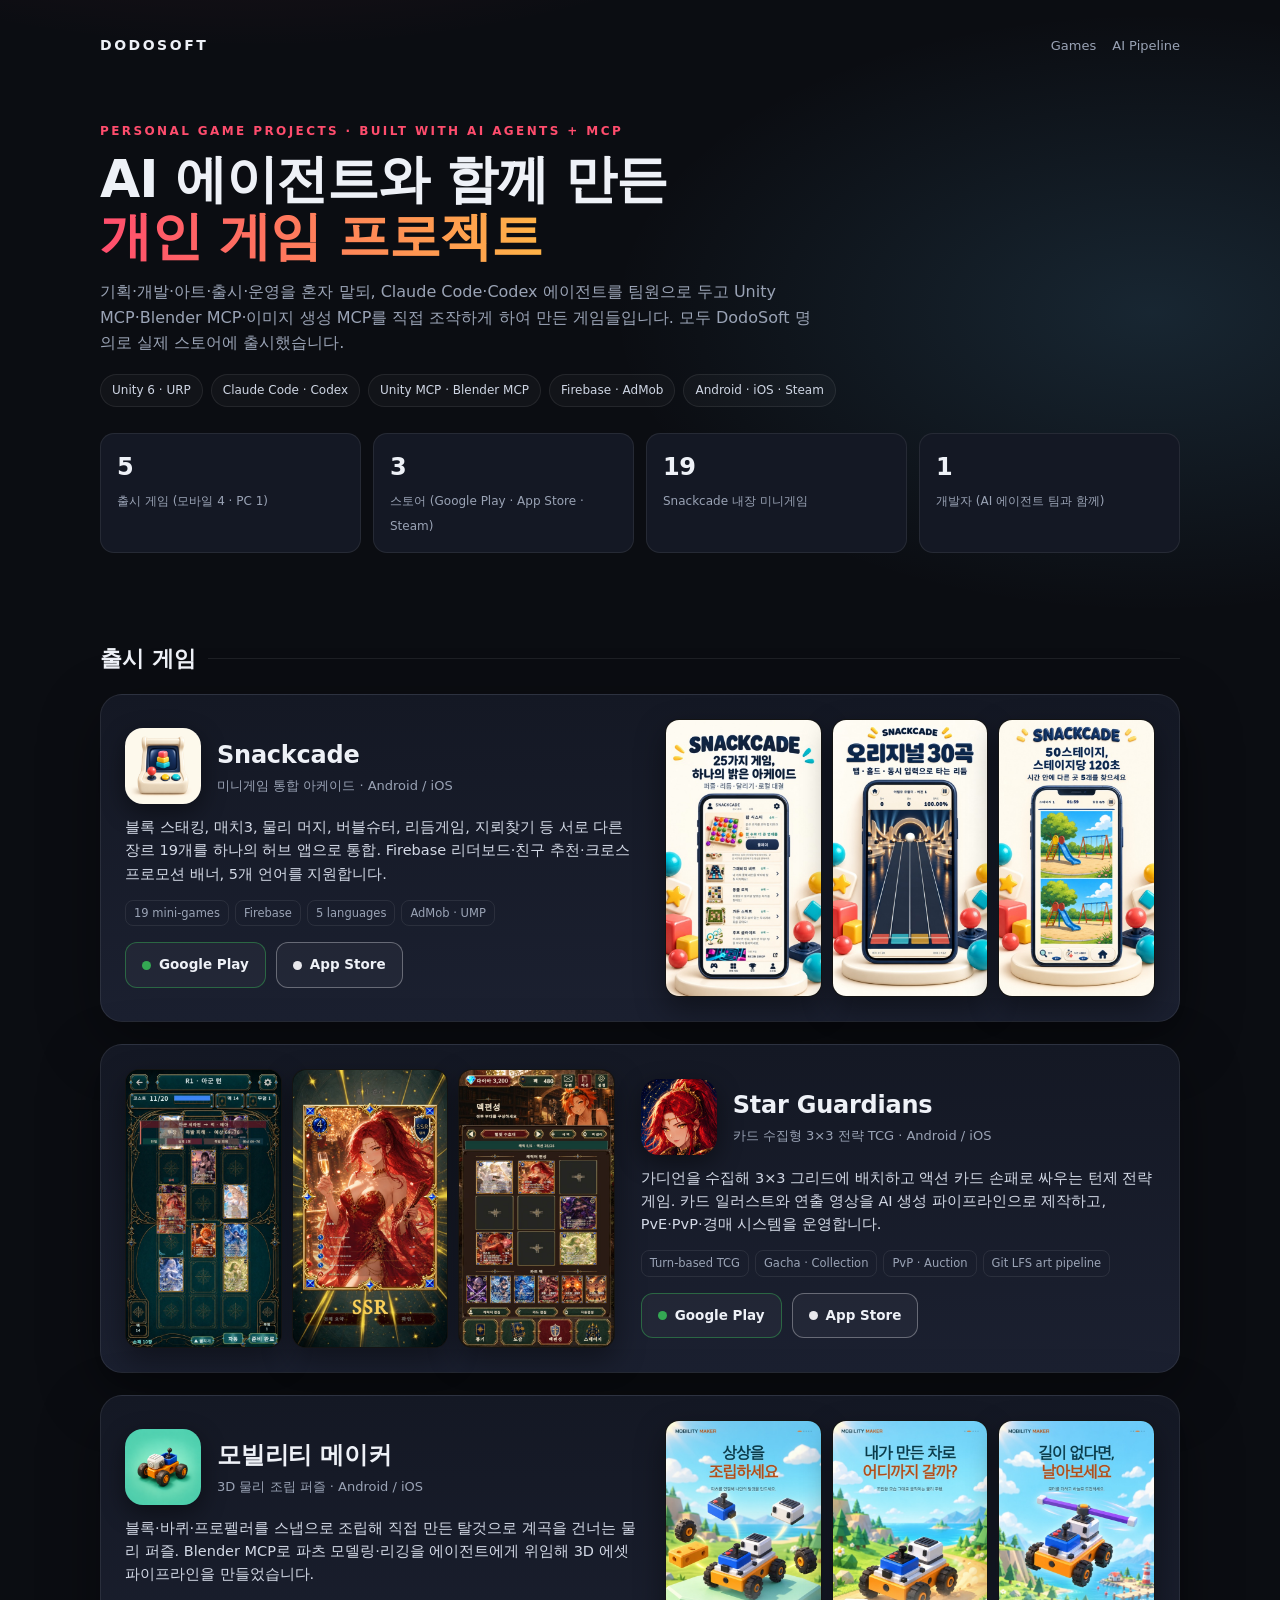
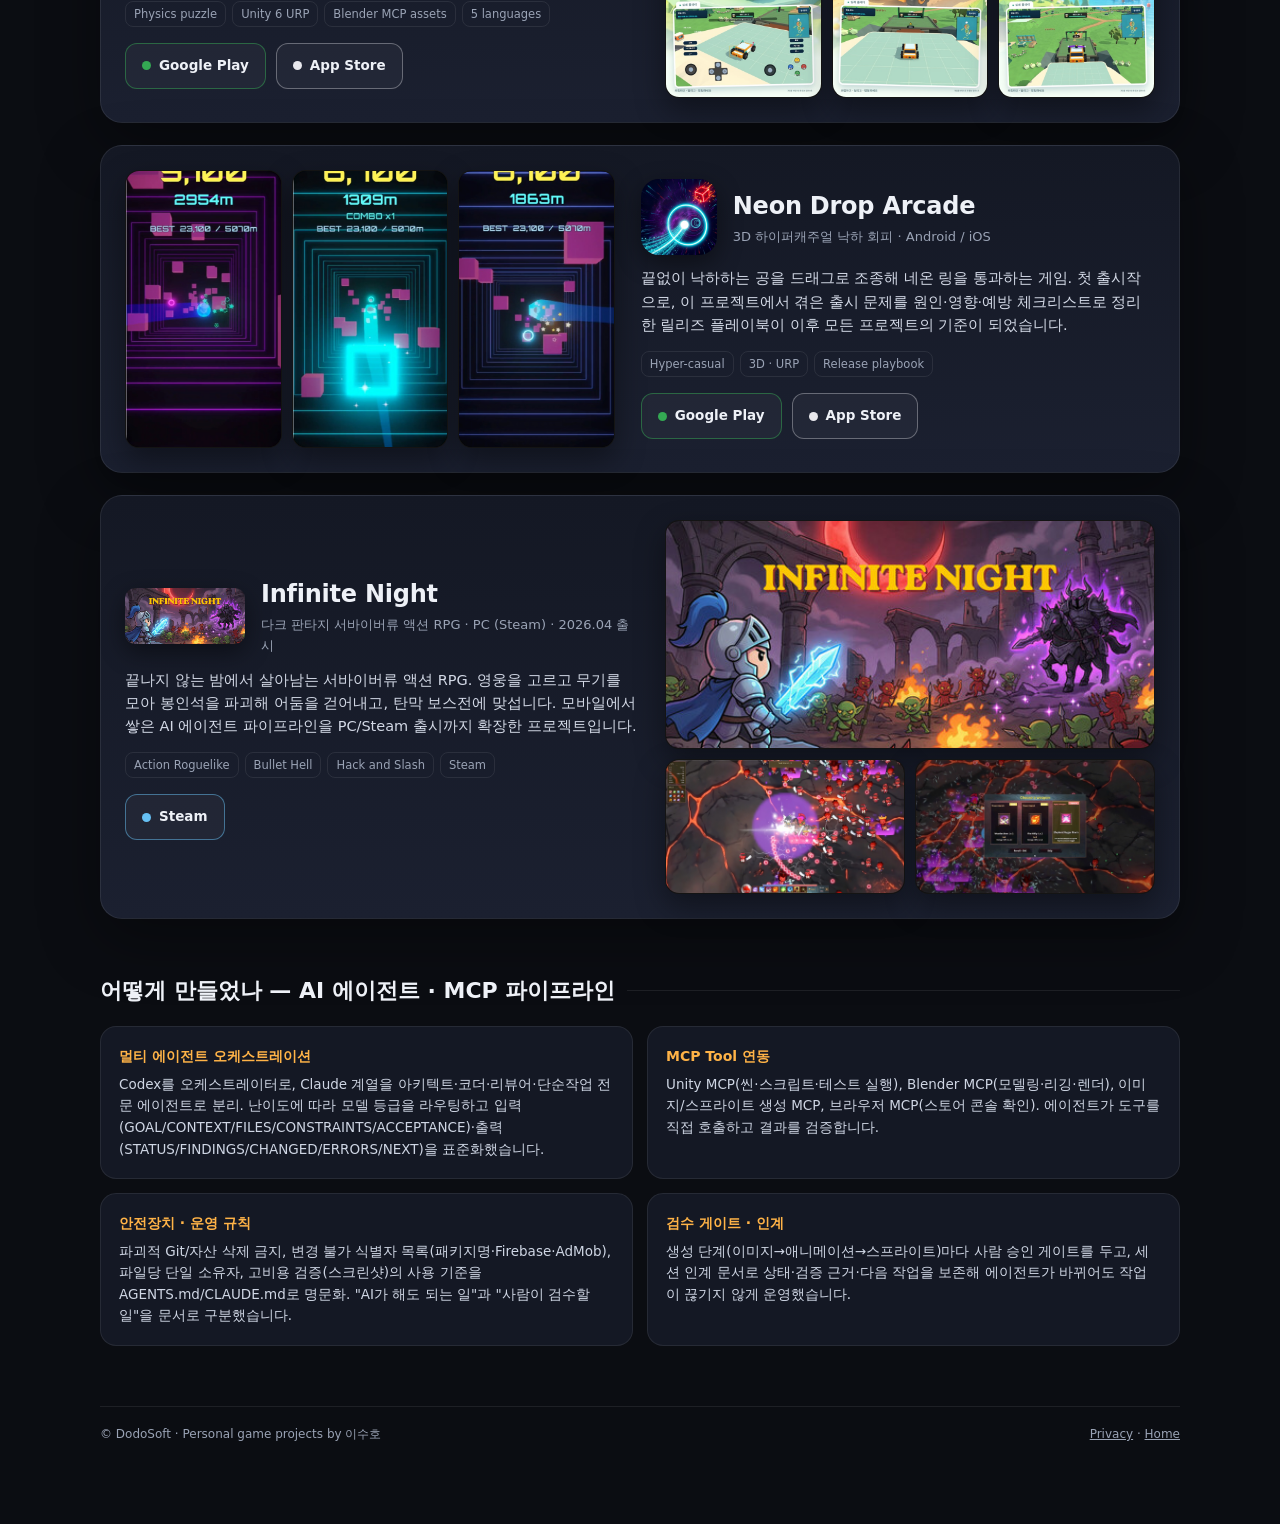
==== portfolio/index.html @ fe3b938e "Add portfolio page with store links and screenshots" ====
<!DOCTYPE html>
<html lang="ko">
<head>
  <meta charset="UTF-8">
  <meta name="viewport" content="width=device-width, initial-scale=1.0">
  <meta name="description" content="DodoSoft 개인 게임 프로젝트 포트폴리오. AI 에이전트와 MCP로 만들어 출시한 모바일·PC 게임과 스토어 링크.">
  <meta property="og:title" content="Portfolio | DodoSoft">
  <meta property="og:description" content="AI 에이전트 + MCP 기반으로 출시한 게임 5종 — Android / iOS / Steam">
  <meta property="og:type" content="website">
  <meta property="og:url" content="https://dodosoft.github.io/portfolio/">
  <link rel="canonical" href="https://dodosoft.github.io/portfolio/">
  <title>Portfolio | DodoSoft</title>
  <style>
    :root{--bg:#0b0d12;--panel:#141824;--panel2:#1b2030;--text:#eef1f7;--muted:#9aa3b5;--line:rgba(255,255,255,.08);--accent:#ff4d6d;--accent2:#ffb347;--play:#34a853;--apple:#e8e8ed;--steam:#66c0f4}
    *{box-sizing:border-box}
    html{scroll-behavior:smooth}
    body{margin:0;background:radial-gradient(1200px 600px at 20% -10%,rgba(255,77,109,.18),transparent 60%),radial-gradient(900px 500px at 90% 10%,rgba(102,192,244,.14),transparent 60%),var(--bg);color:var(--text);font-family:"Pretendard","Apple SD Gothic Neo","Noto Sans KR","Malgun Gothic",system-ui,sans-serif;line-height:1.6;-webkit-font-smoothing:antialiased}
    a{color:inherit}
    .shell{max-width:1120px;margin:0 auto;padding:24px 20px 80px}
    .nav{display:flex;justify-content:space-between;align-items:center;padding:8px 0 28px}
    .brand{font-weight:900;letter-spacing:.18em;text-decoration:none;font-size:14px;color:var(--text)}
    .nav a.small{color:var(--muted);text-decoration:none;font-size:13px;margin-left:16px}
    .hero{padding:36px 0 26px}
    .eyebrow{color:var(--accent);font-size:12px;letter-spacing:.2em;font-weight:700;margin:0 0 10px}
    h1{font-size:clamp(30px,5vw,52px);line-height:1.1;margin:0 0 14px;letter-spacing:-.02em}
    h1 span{background:linear-gradient(90deg,var(--accent),var(--accent2));-webkit-background-clip:text;background-clip:text;color:transparent}
    .lead{color:var(--muted);max-width:720px;margin:0 0 18px;font-size:16px}
    .chips{display:flex;flex-wrap:wrap;gap:8px;margin:0 0 6px}
    .chip{font-size:12px;padding:6px 11px;border:1px solid var(--line);border-radius:999px;background:rgba(255,255,255,.03);color:#cfd6e4}
    .stats{display:grid;grid-template-columns:repeat(4,1fr);gap:12px;margin:26px 0 8px}
    .stat{background:var(--panel);border:1px solid var(--line);border-radius:14px;padding:14px 16px}
    .stat b{display:block;font-size:24px;letter-spacing:-.02em}
    .stat span{color:var(--muted);font-size:12px}
    h2{font-size:22px;margin:54px 0 18px;display:flex;align-items:center;gap:12px}
    h2::after{content:"";flex:1;height:1px;background:var(--line)}
    .game{display:grid;grid-template-columns:minmax(0,1.05fr) minmax(0,1fr);gap:26px;background:linear-gradient(180deg,var(--panel),var(--panel2));border:1px solid var(--line);border-radius:22px;padding:24px;margin-bottom:22px;box-shadow:0 20px 60px rgba(0,0,0,.35)}
    .game.alt{grid-template-columns:minmax(0,1fr) minmax(0,1.05fr)}
    .game.alt .info{order:2}
    .info{display:flex;flex-direction:column;justify-content:center}
    .head{display:flex;gap:16px;align-items:center;margin-bottom:12px}
    .head img{width:76px;height:76px;border-radius:18px;box-shadow:0 8px 24px rgba(0,0,0,.45);flex:none}
    .head h3{margin:0;font-size:24px;letter-spacing:-.01em}
    .head .sub{color:var(--muted);font-size:13px;margin-top:2px}
    .desc{color:#d3d9e6;font-size:14.5px;margin:0 0 14px}
    .tags{display:flex;flex-wrap:wrap;gap:6px;margin-bottom:16px}
    .tags span{font-size:11.5px;color:var(--muted);border:1px solid var(--line);border-radius:8px;padding:3px 8px}
    .stores{display:flex;flex-wrap:wrap;gap:10px}
    .btn{display:inline-flex;align-items:center;gap:8px;text-decoration:none;font-weight:700;font-size:13.5px;padding:11px 16px;border-radius:12px;border:1px solid var(--line);background:rgba(255,255,255,.04);transition:transform .15s,background .15s}
    .btn:hover{transform:translateY(-2px);background:rgba(255,255,255,.09)}
    .btn.play{border-color:rgba(52,168,83,.5)}.btn.play i{background:var(--play)}
    .btn.apple{border-color:rgba(232,232,237,.35)}.btn.apple i{background:var(--apple)}
    .btn.steam{border-color:rgba(102,192,244,.5)}.btn.steam i{background:var(--steam)}
    .btn i{width:9px;height:9px;border-radius:50%;display:inline-block}
    .shots{display:grid;grid-template-columns:repeat(3,1fr);gap:10px;align-content:center}
    .shots img{width:100%;aspect-ratio:9/16;object-fit:cover;border-radius:14px;border:1px solid var(--line);background:#000;box-shadow:0 12px 30px rgba(0,0,0,.4)}
    .shots.wide{grid-template-columns:1fr 1fr}
    .shots.wide img{aspect-ratio:16/9}
    .shots.wide img.header{grid-column:1/-1;aspect-ratio:460/215}
    .pipe{display:grid;grid-template-columns:repeat(2,1fr);gap:14px}
    .box{background:var(--panel);border:1px solid var(--line);border-radius:16px;padding:18px}
    .box b{display:block;color:var(--accent2);margin-bottom:6px;font-size:14px}
    .box p{margin:0;color:#cfd6e4;font-size:13.5px}
    .foot{margin-top:60px;color:var(--muted);font-size:12px;border-top:1px solid var(--line);padding-top:18px;display:flex;justify-content:space-between;flex-wrap:wrap;gap:8px}
    .foot a{color:var(--muted)}
    @media (max-width:820px){
      .game,.game.alt{grid-template-columns:1fr}
      .game.alt .info{order:0}
      .stats{grid-template-columns:repeat(2,1fr)}
      .pipe{grid-template-columns:1fr}
      .shots{grid-template-columns:repeat(3,1fr)}
    }
  </style>
</head>
<body>
<main class="shell">
  <nav class="nav" aria-label="주요 링크">
    <a class="brand" href="../">DODOSOFT</a>
    <div><a class="small" href="#games">Games</a><a class="small" href="#pipeline">AI Pipeline</a></div>
  </nav>

  <header class="hero">
    <p class="eyebrow">PERSONAL GAME PROJECTS · BUILT WITH AI AGENTS + MCP</p>
    <h1>AI 에이전트와 함께 만든<br><span>개인 게임 프로젝트</span></h1>
    <p class="lead">기획·개발·아트·출시·운영을 혼자 맡되, Claude Code·Codex 에이전트를 팀원으로 두고 Unity MCP·Blender MCP·이미지 생성 MCP를 직접 조작하게 하여 만든 게임들입니다. 모두 DodoSoft 명의로 실제 스토어에 출시했습니다.</p>
    <div class="chips">
      <span class="chip">Unity 6 · URP</span><span class="chip">Claude Code · Codex</span><span class="chip">Unity MCP · Blender MCP</span><span class="chip">Firebase · AdMob</span><span class="chip">Android · iOS · Steam</span>
    </div>
    <div class="stats">
      <div class="stat"><b>5</b><span>출시 게임 (모바일 4 · PC 1)</span></div>
      <div class="stat"><b>3</b><span>스토어 (Google Play · App Store · Steam)</span></div>
      <div class="stat"><b>19</b><span>Snackcade 내장 미니게임</span></div>
      <div class="stat"><b>1</b><span>개발자 (AI 에이전트 팀과 함께)</span></div>
    </div>
  </header>

  <h2 id="games">출시 게임</h2>

  <article class="game">
    <div class="info">
      <div class="head"><img src="assets/icon-snackcade.png" alt="Snackcade 아이콘"><div><h3>Snackcade</h3><div class="sub">미니게임 통합 아케이드 · Android / iOS</div></div></div>
      <p class="desc">블록 스태킹, 매치3, 물리 머지, 버블슈터, 리듬게임, 지뢰찾기 등 서로 다른 장르 19개를 하나의 허브 앱으로 통합. Firebase 리더보드·친구 추천·크로스 프로모션 배너, 5개 언어를 지원합니다.</p>
      <div class="tags"><span>19 mini-games</span><span>Firebase</span><span>5 languages</span><span>AdMob · UMP</span></div>
      <div class="stores">
        <a class="btn play" href="https://play.google.com/store/apps/details?id=com.dodosoft.arcade" target="_blank" rel="noopener"><i></i>Google Play</a>
        <a class="btn apple" href="https://apps.apple.com/app/id6767800596" target="_blank" rel="noopener"><i></i>App Store</a>
      </div>
    </div>
    <div class="shots"><img src="assets/snackcade-1.jpg" alt="Snackcade 스크린샷 1"><img src="assets/snackcade-2.jpg" alt="Snackcade 스크린샷 2"><img src="assets/snackcade-3.jpg" alt="Snackcade 스크린샷 3"></div>
  </article>

  <article class="game alt">
    <div class="info">
      <div class="head"><img src="assets/icon-starguardians.png" alt="Star Guardians 아이콘"><div><h3>Star Guardians</h3><div class="sub">카드 수집형 3×3 전략 TCG · Android / iOS</div></div></div>
      <p class="desc">가디언을 수집해 3×3 그리드에 배치하고 액션 카드 손패로 싸우는 턴제 전략 게임. 카드 일러스트와 연출 영상을 AI 생성 파이프라인으로 제작하고, PvE·PvP·경매 시스템을 운영합니다.</p>
      <div class="tags"><span>Turn-based TCG</span><span>Gacha · Collection</span><span>PvP · Auction</span><span>Git LFS art pipeline</span></div>
      <div class="stores">
        <a class="btn play" href="https://play.google.com/store/apps/details?id=com.dodosoft.starguardians" target="_blank" rel="noopener"><i></i>Google Play</a>
        <a class="btn apple" href="https://apps.apple.com/app/id6787991405" target="_blank" rel="noopener"><i></i>App Store</a>
      </div>
    </div>
    <div class="shots"><img src="assets/starguardians-1.jpg" alt="Star Guardians 스크린샷 1"><img src="assets/starguardians-2.jpg" alt="Star Guardians 스크린샷 2"><img src="assets/starguardians-3.jpg" alt="Star Guardians 스크린샷 3"></div>
  </article>

  <article class="game">
    <div class="info">
      <div class="head"><img src="assets/icon-mobility.png" alt="모빌리티 메이커 아이콘"><div><h3>모빌리티 메이커</h3><div class="sub">3D 물리 조립 퍼즐 · Android / iOS</div></div></div>
      <p class="desc">블록·바퀴·프로펠러를 스냅으로 조립해 직접 만든 탈것으로 계곡을 건너는 물리 퍼즐. Blender MCP로 파츠 모델링·리깅을 에이전트에게 위임해 3D 에셋 파이프라인을 만들었습니다.</p>
      <div class="tags"><span>Physics puzzle</span><span>Unity 6 URP</span><span>Blender MCP assets</span><span>5 languages</span></div>
      <div class="stores">
        <a class="btn play" href="https://play.google.com/store/apps/details?id=com.dodosoft.mobility" target="_blank" rel="noopener"><i></i>Google Play</a>
        <a class="btn apple" href="https://apps.apple.com/kr/app/id6810306815" target="_blank" rel="noopener"><i></i>App Store</a>
      </div>
    </div>
    <div class="shots"><img src="assets/mobility-1.jpg" alt="모빌리티 메이커 스크린샷 1"><img src="assets/mobility-2.jpg" alt="모빌리티 메이커 스크린샷 2"><img src="assets/mobility-3.jpg" alt="모빌리티 메이커 스크린샷 3"></div>
  </article>

  <article class="game alt">
    <div class="info">
      <div class="head"><img src="assets/icon-neondrop.png" alt="Neon Drop Arcade 아이콘"><div><h3>Neon Drop Arcade</h3><div class="sub">3D 하이퍼캐주얼 낙하 회피 · Android / iOS</div></div></div>
      <p class="desc">끝없이 낙하하는 공을 드래그로 조종해 네온 링을 통과하는 게임. 첫 출시작으로, 이 프로젝트에서 겪은 출시 문제를 원인·영향·예방 체크리스트로 정리한 릴리즈 플레이북이 이후 모든 프로젝트의 기준이 되었습니다.</p>
      <div class="tags"><span>Hyper-casual</span><span>3D · URP</span><span>Release playbook</span></div>
      <div class="stores">
        <a class="btn play" href="https://play.google.com/store/apps/details?id=com.dodosoft.neondroparcade" target="_blank" rel="noopener"><i></i>Google Play</a>
        <a class="btn apple" href="https://apps.apple.com/app/id6762610061" target="_blank" rel="noopener"><i></i>App Store</a>
      </div>
    </div>
    <div class="shots"><img src="assets/neondrop-1.jpg" alt="Neon Drop Arcade 스크린샷 1"><img src="assets/neondrop-2.jpg" alt="Neon Drop Arcade 스크린샷 2"><img src="assets/neondrop-3.jpg" alt="Neon Drop Arcade 스크린샷 3"></div>
  </article>

  <article class="game">
    <div class="info">
      <div class="head"><img src="assets/infinitenight-header.jpg" alt="Infinite Night" style="width:120px;height:56px;border-radius:10px;object-fit:cover"><div><h3>Infinite Night</h3><div class="sub">다크 판타지 서바이버류 액션 RPG · PC (Steam) · 2026.04 출시</div></div></div>
      <p class="desc">끝나지 않는 밤에서 살아남는 서바이버류 액션 RPG. 영웅을 고르고 무기를 모아 봉인석을 파괴해 어둠을 걷어내고, 탄막 보스전에 맞섭니다. 모바일에서 쌓은 AI 에이전트 파이프라인을 PC/Steam 출시까지 확장한 프로젝트입니다.</p>
      <div class="tags"><span>Action Roguelike</span><span>Bullet Hell</span><span>Hack and Slash</span><span>Steam</span></div>
      <div class="stores">
        <a class="btn steam" href="https://store.steampowered.com/app/4545400/Infinite_Night/" target="_blank" rel="noopener"><i></i>Steam</a>
      </div>
    </div>
    <div class="shots wide"><img class="header" src="assets/infinitenight-header.jpg" alt="Infinite Night 헤더"><img src="assets/infinitenight-1.jpg" alt="Infinite Night 스크린샷 1"><img src="assets/infinitenight-2.jpg" alt="Infinite Night 스크린샷 2"></div>
  </article>

  <h2 id="pipeline">어떻게 만들었나 — AI 에이전트 · MCP 파이프라인</h2>
  <div class="pipe">
    <div class="box"><b>멀티 에이전트 오케스트레이션</b><p>Codex를 오케스트레이터로, Claude 계열을 아키텍트·코더·리뷰어·단순작업 전문 에이전트로 분리. 난이도에 따라 모델 등급을 라우팅하고 입력(GOAL/CONTEXT/FILES/CONSTRAINTS/ACCEPTANCE)·출력(STATUS/FINDINGS/CHANGED/ERRORS/NEXT)을 표준화했습니다.</p></div>
    <div class="box"><b>MCP Tool 연동</b><p>Unity MCP(씬·스크립트·테스트 실행), Blender MCP(모델링·리깅·렌더), 이미지/스프라이트 생성 MCP, 브라우저 MCP(스토어 콘솔 확인). 에이전트가 도구를 직접 호출하고 결과를 검증합니다.</p></div>
    <div class="box"><b>안전장치 · 운영 규칙</b><p>파괴적 Git/자산 삭제 금지, 변경 불가 식별자 목록(패키지명·Firebase·AdMob), 파일당 단일 소유자, 고비용 검증(스크린샷)의 사용 기준을 AGENTS.md/CLAUDE.md로 명문화. "AI가 해도 되는 일"과 "사람이 검수할 일"을 문서로 구분했습니다.</p></div>
    <div class="box"><b>검수 게이트 · 인계</b><p>생성 단계(이미지→애니메이션→스프라이트)마다 사람 승인 게이트를 두고, 세션 인계 문서로 상태·검증 근거·다음 작업을 보존해 에이전트가 바뀌어도 작업이 끊기지 않게 운영했습니다.</p></div>
  </div>

  <footer class="foot">
    <span>© DodoSoft · Personal game projects by 이수호</span>
    <span><a href="../privacy-policy/">Privacy</a> · <a href="../">Home</a></span>
  </footer>
</main>
</body>
</html>
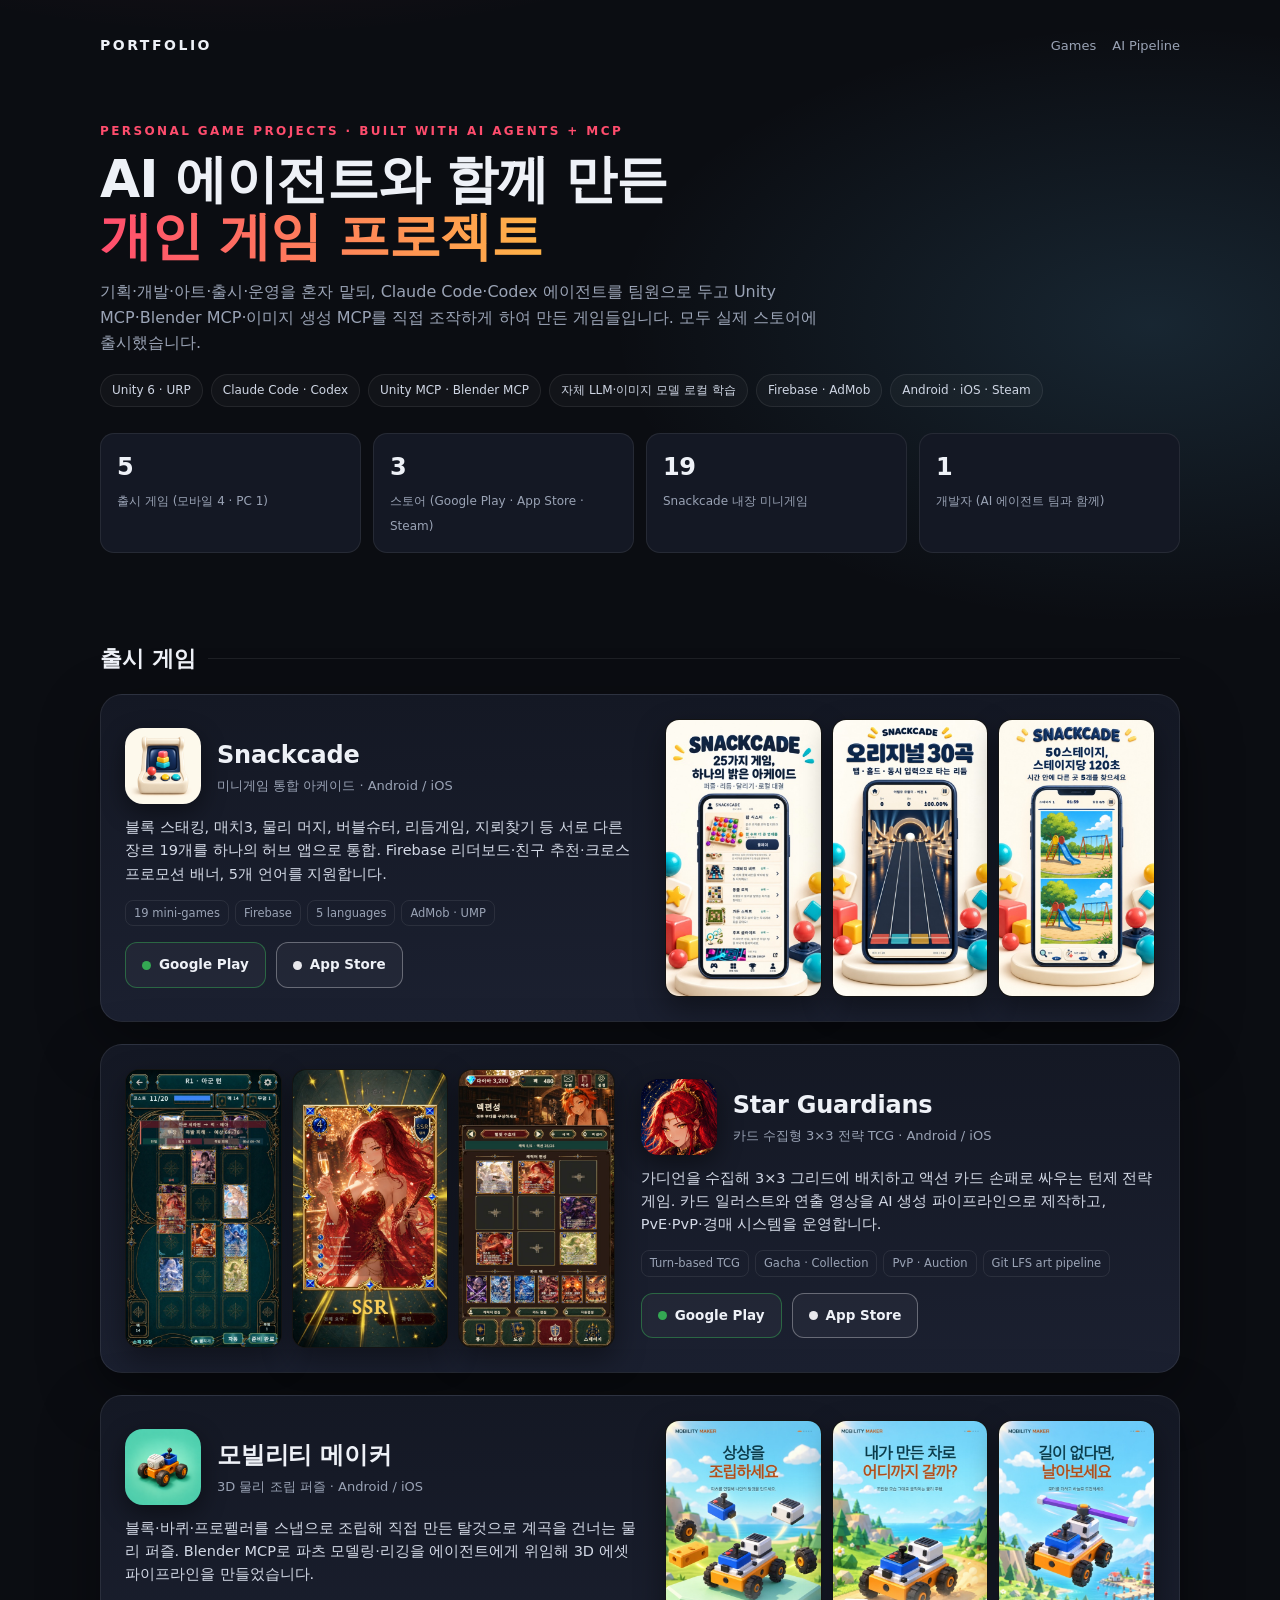
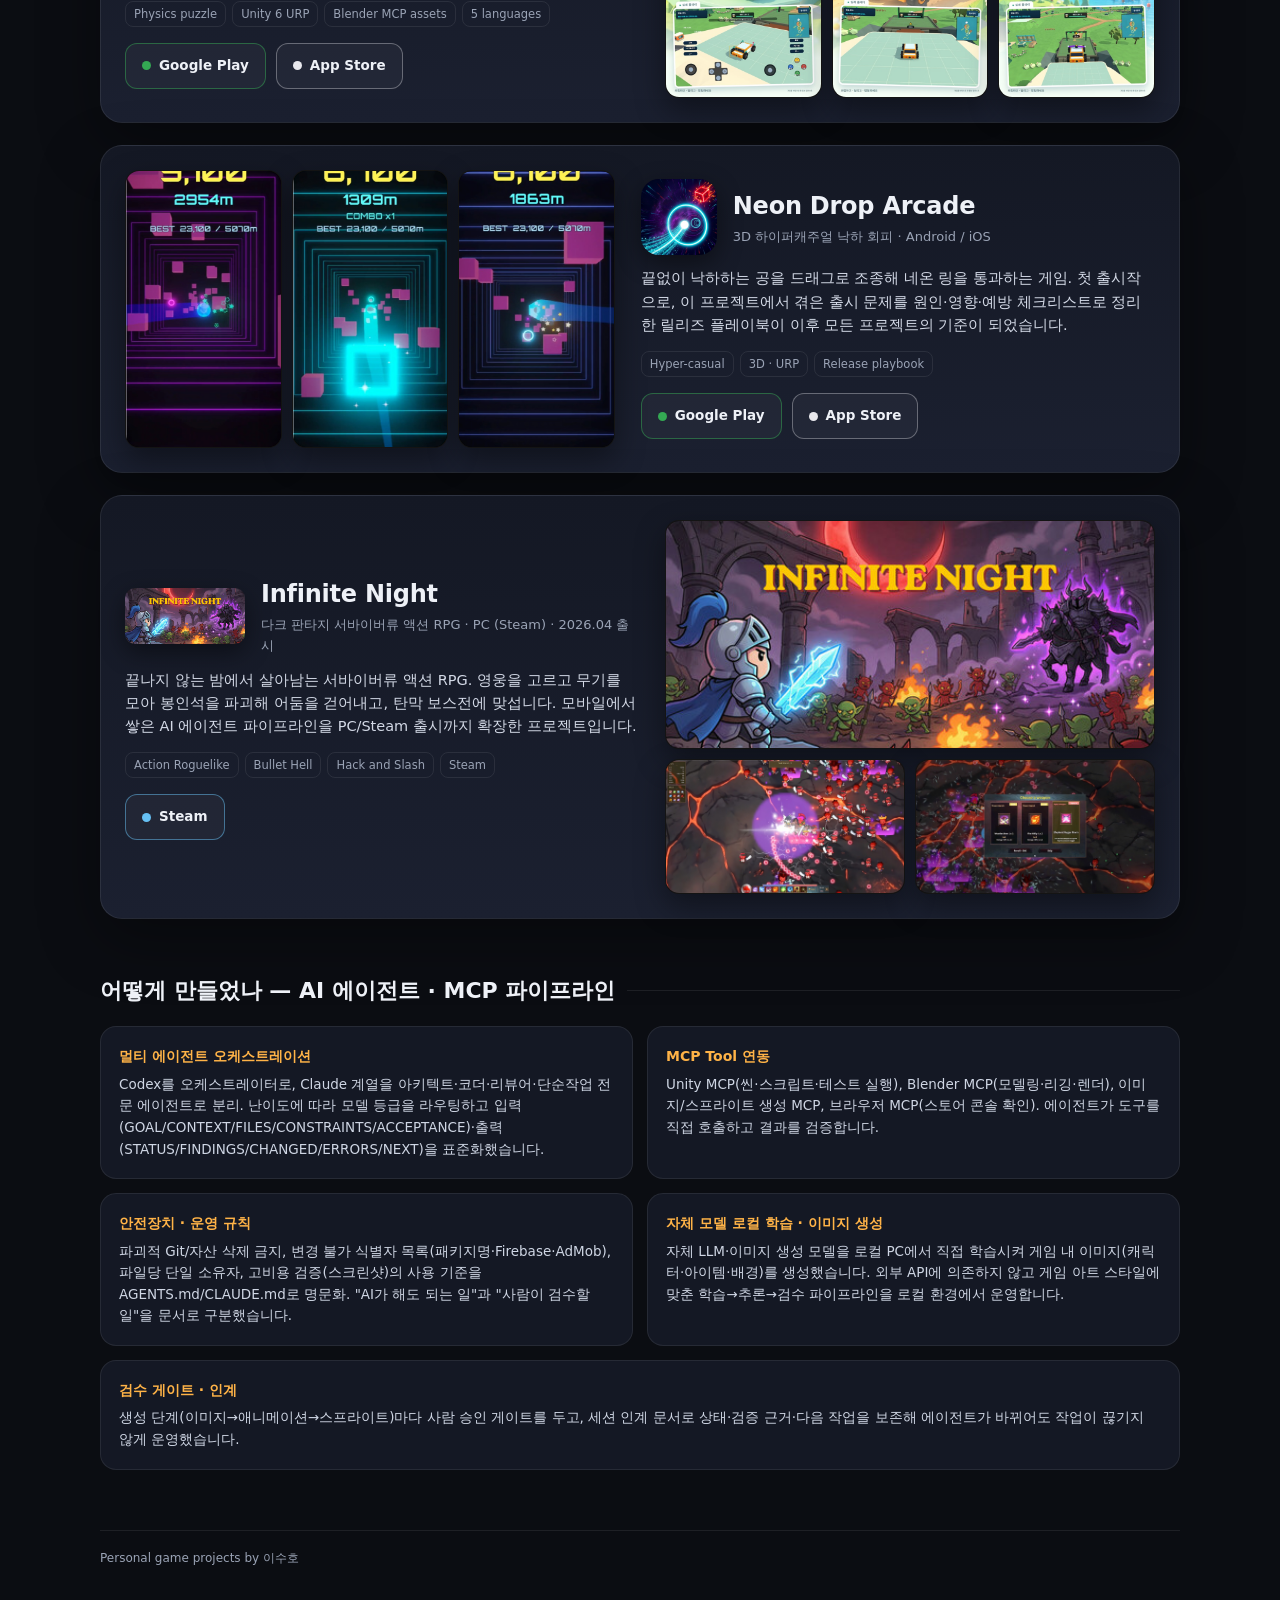
==== commit 8886576a: "Update portfolio page: remove brand mentions, add local model training" ====
--- a/portfolio/index.html
+++ b/portfolio/index.html
@@ -3,13 +3,13 @@
 <head>
   <meta charset="UTF-8">
   <meta name="viewport" content="width=device-width, initial-scale=1.0">
-  <meta name="description" content="DodoSoft 개인 게임 프로젝트 포트폴리오. AI 에이전트와 MCP로 만들어 출시한 모바일·PC 게임과 스토어 링크.">
-  <meta property="og:title" content="Portfolio | DodoSoft">
+  <meta name="description" content="개인 게임 프로젝트 포트폴리오. AI 에이전트와 MCP로 만들어 출시한 모바일·PC 게임과 스토어 링크.">
+  <meta property="og:title" content="Portfolio | 이수호">
   <meta property="og:description" content="AI 에이전트 + MCP 기반으로 출시한 게임 5종 — Android / iOS / Steam">
   <meta property="og:type" content="website">
   <meta property="og:url" content="https://dodosoft.github.io/portfolio/">
   <link rel="canonical" href="https://dodosoft.github.io/portfolio/">
-  <title>Portfolio | DodoSoft</title>
+  <title>Portfolio | 이수호</title>
   <style>
     :root{--bg:#0b0d12;--panel:#141824;--panel2:#1b2030;--text:#eef1f7;--muted:#9aa3b5;--line:rgba(255,255,255,.08);--accent:#ff4d6d;--accent2:#ffb347;--play:#34a853;--apple:#e8e8ed;--steam:#66c0f4}
     *{box-sizing:border-box}
@@ -56,7 +56,7 @@
     .shots.wide{grid-template-columns:1fr 1fr}
     .shots.wide img{aspect-ratio:16/9}
     .shots.wide img.header{grid-column:1/-1;aspect-ratio:460/215}
-    .pipe{display:grid;grid-template-columns:repeat(2,1fr);gap:14px}
+    .pipe{display:grid;grid-template-columns:repeat(2,1fr);gap:14px}.pipe .box:last-child:nth-child(odd){grid-column:1/-1}
     .box{background:var(--panel);border:1px solid var(--line);border-radius:16px;padding:18px}
     .box b{display:block;color:var(--accent2);margin-bottom:6px;font-size:14px}
     .box p{margin:0;color:#cfd6e4;font-size:13.5px}
@@ -74,16 +74,16 @@
 <body>
 <main class="shell">
   <nav class="nav" aria-label="주요 링크">
-    <a class="brand" href="../">DODOSOFT</a>
+    <span class="brand">PORTFOLIO</span>
     <div><a class="small" href="#games">Games</a><a class="small" href="#pipeline">AI Pipeline</a></div>
   </nav>
 
   <header class="hero">
     <p class="eyebrow">PERSONAL GAME PROJECTS · BUILT WITH AI AGENTS + MCP</p>
     <h1>AI 에이전트와 함께 만든<br><span>개인 게임 프로젝트</span></h1>
-    <p class="lead">기획·개발·아트·출시·운영을 혼자 맡되, Claude Code·Codex 에이전트를 팀원으로 두고 Unity MCP·Blender MCP·이미지 생성 MCP를 직접 조작하게 하여 만든 게임들입니다. 모두 DodoSoft 명의로 실제 스토어에 출시했습니다.</p>
+    <p class="lead">기획·개발·아트·출시·운영을 혼자 맡되, Claude Code·Codex 에이전트를 팀원으로 두고 Unity MCP·Blender MCP·이미지 생성 MCP를 직접 조작하게 하여 만든 게임들입니다. 모두 실제 스토어에 출시했습니다.</p>
     <div class="chips">
-      <span class="chip">Unity 6 · URP</span><span class="chip">Claude Code · Codex</span><span class="chip">Unity MCP · Blender MCP</span><span class="chip">Firebase · AdMob</span><span class="chip">Android · iOS · Steam</span>
+      <span class="chip">Unity 6 · URP</span><span class="chip">Claude Code · Codex</span><span class="chip">Unity MCP · Blender MCP</span><span class="chip">자체 LLM·이미지 모델 로컬 학습</span><span class="chip">Firebase · AdMob</span><span class="chip">Android · iOS · Steam</span>
     </div>
     <div class="stats">
       <div class="stat"><b>5</b><span>출시 게임 (모바일 4 · PC 1)</span></div>
@@ -164,12 +164,13 @@
     <div class="box"><b>멀티 에이전트 오케스트레이션</b><p>Codex를 오케스트레이터로, Claude 계열을 아키텍트·코더·리뷰어·단순작업 전문 에이전트로 분리. 난이도에 따라 모델 등급을 라우팅하고 입력(GOAL/CONTEXT/FILES/CONSTRAINTS/ACCEPTANCE)·출력(STATUS/FINDINGS/CHANGED/ERRORS/NEXT)을 표준화했습니다.</p></div>
     <div class="box"><b>MCP Tool 연동</b><p>Unity MCP(씬·스크립트·테스트 실행), Blender MCP(모델링·리깅·렌더), 이미지/스프라이트 생성 MCP, 브라우저 MCP(스토어 콘솔 확인). 에이전트가 도구를 직접 호출하고 결과를 검증합니다.</p></div>
     <div class="box"><b>안전장치 · 운영 규칙</b><p>파괴적 Git/자산 삭제 금지, 변경 불가 식별자 목록(패키지명·Firebase·AdMob), 파일당 단일 소유자, 고비용 검증(스크린샷)의 사용 기준을 AGENTS.md/CLAUDE.md로 명문화. "AI가 해도 되는 일"과 "사람이 검수할 일"을 문서로 구분했습니다.</p></div>
+    <div class="box"><b>자체 모델 로컬 학습 · 이미지 생성</b><p>자체 LLM·이미지 생성 모델을 로컬 PC에서 직접 학습시켜 게임 내 이미지(캐릭터·아이템·배경)를 생성했습니다. 외부 API에 의존하지 않고 게임 아트 스타일에 맞춘 학습→추론→검수 파이프라인을 로컬 환경에서 운영합니다.</p></div>
     <div class="box"><b>검수 게이트 · 인계</b><p>생성 단계(이미지→애니메이션→스프라이트)마다 사람 승인 게이트를 두고, 세션 인계 문서로 상태·검증 근거·다음 작업을 보존해 에이전트가 바뀌어도 작업이 끊기지 않게 운영했습니다.</p></div>
   </div>
 
   <footer class="foot">
-    <span>© DodoSoft · Personal game projects by 이수호</span>
-    <span><a href="../privacy-policy/">Privacy</a> · <a href="../">Home</a></span>
+    <span>Personal game projects by 이수호</span>
+    <span></span>
   </footer>
 </main>
 </body>
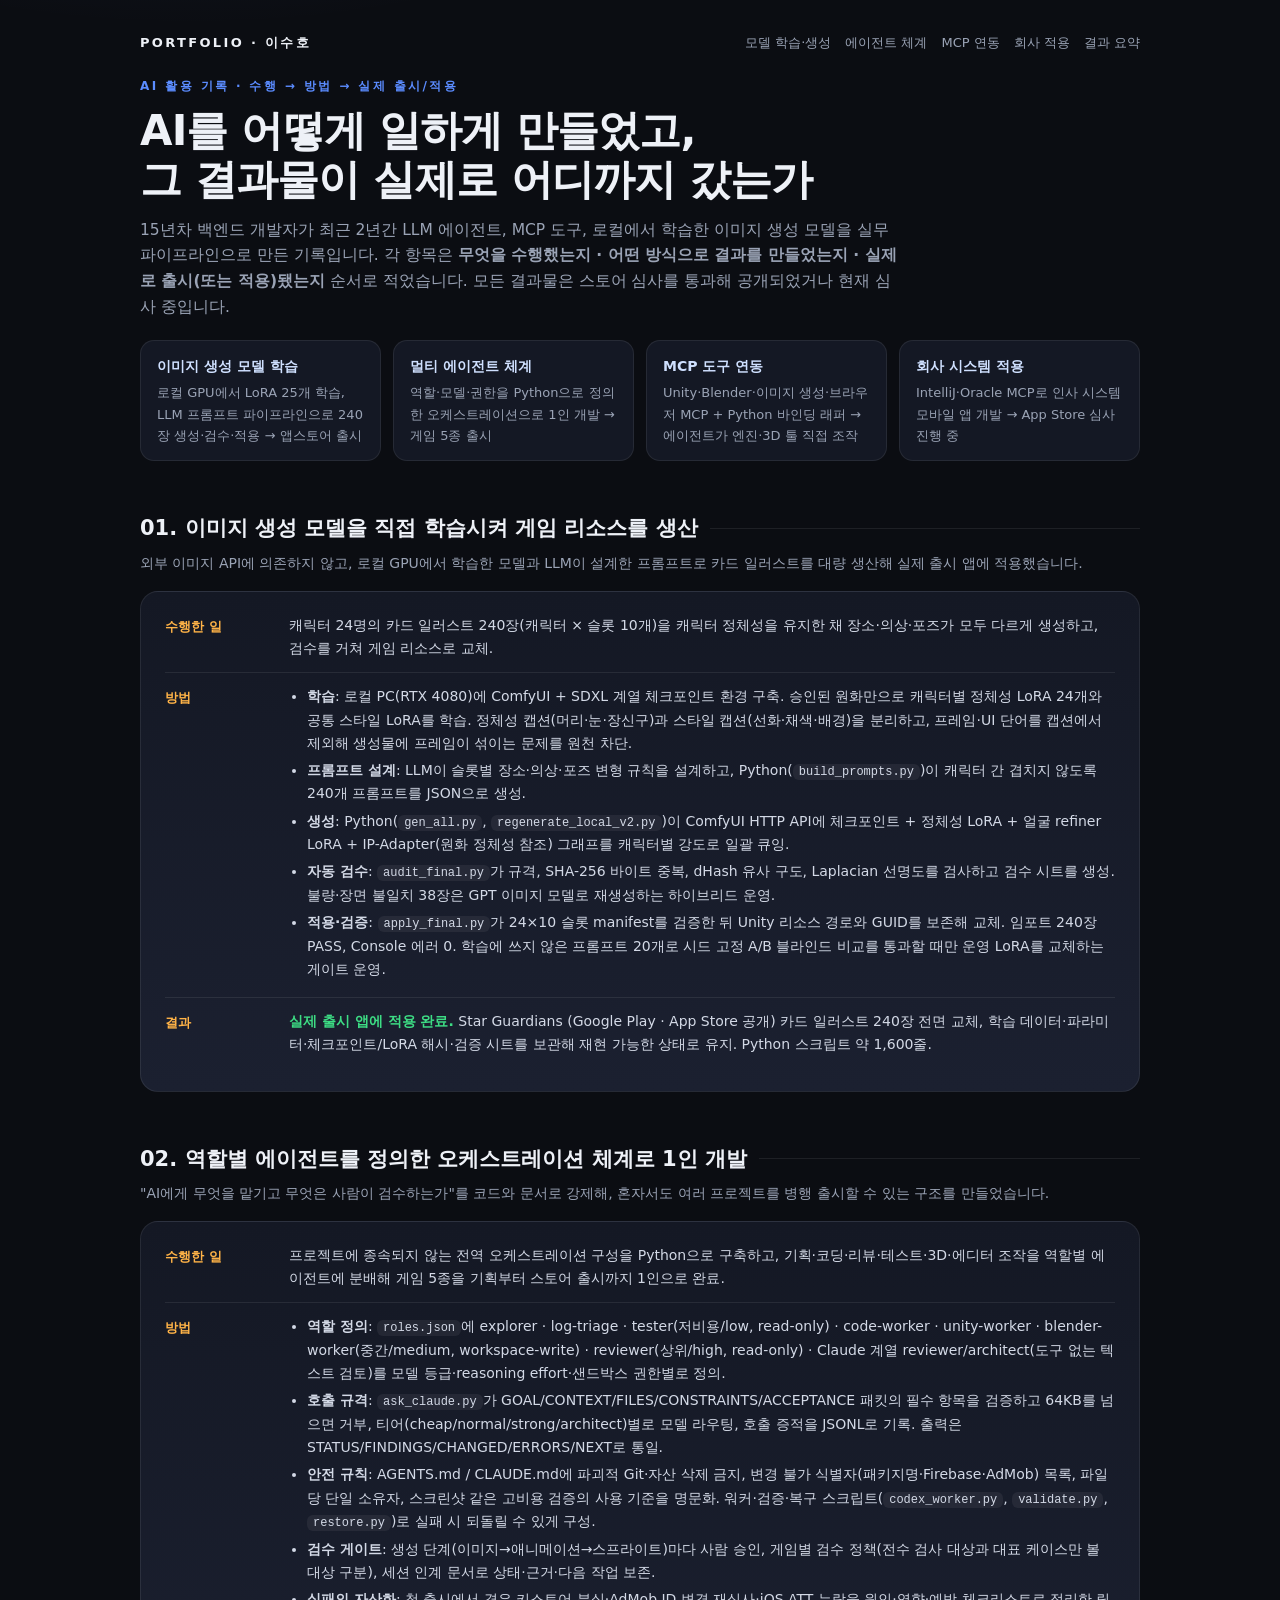
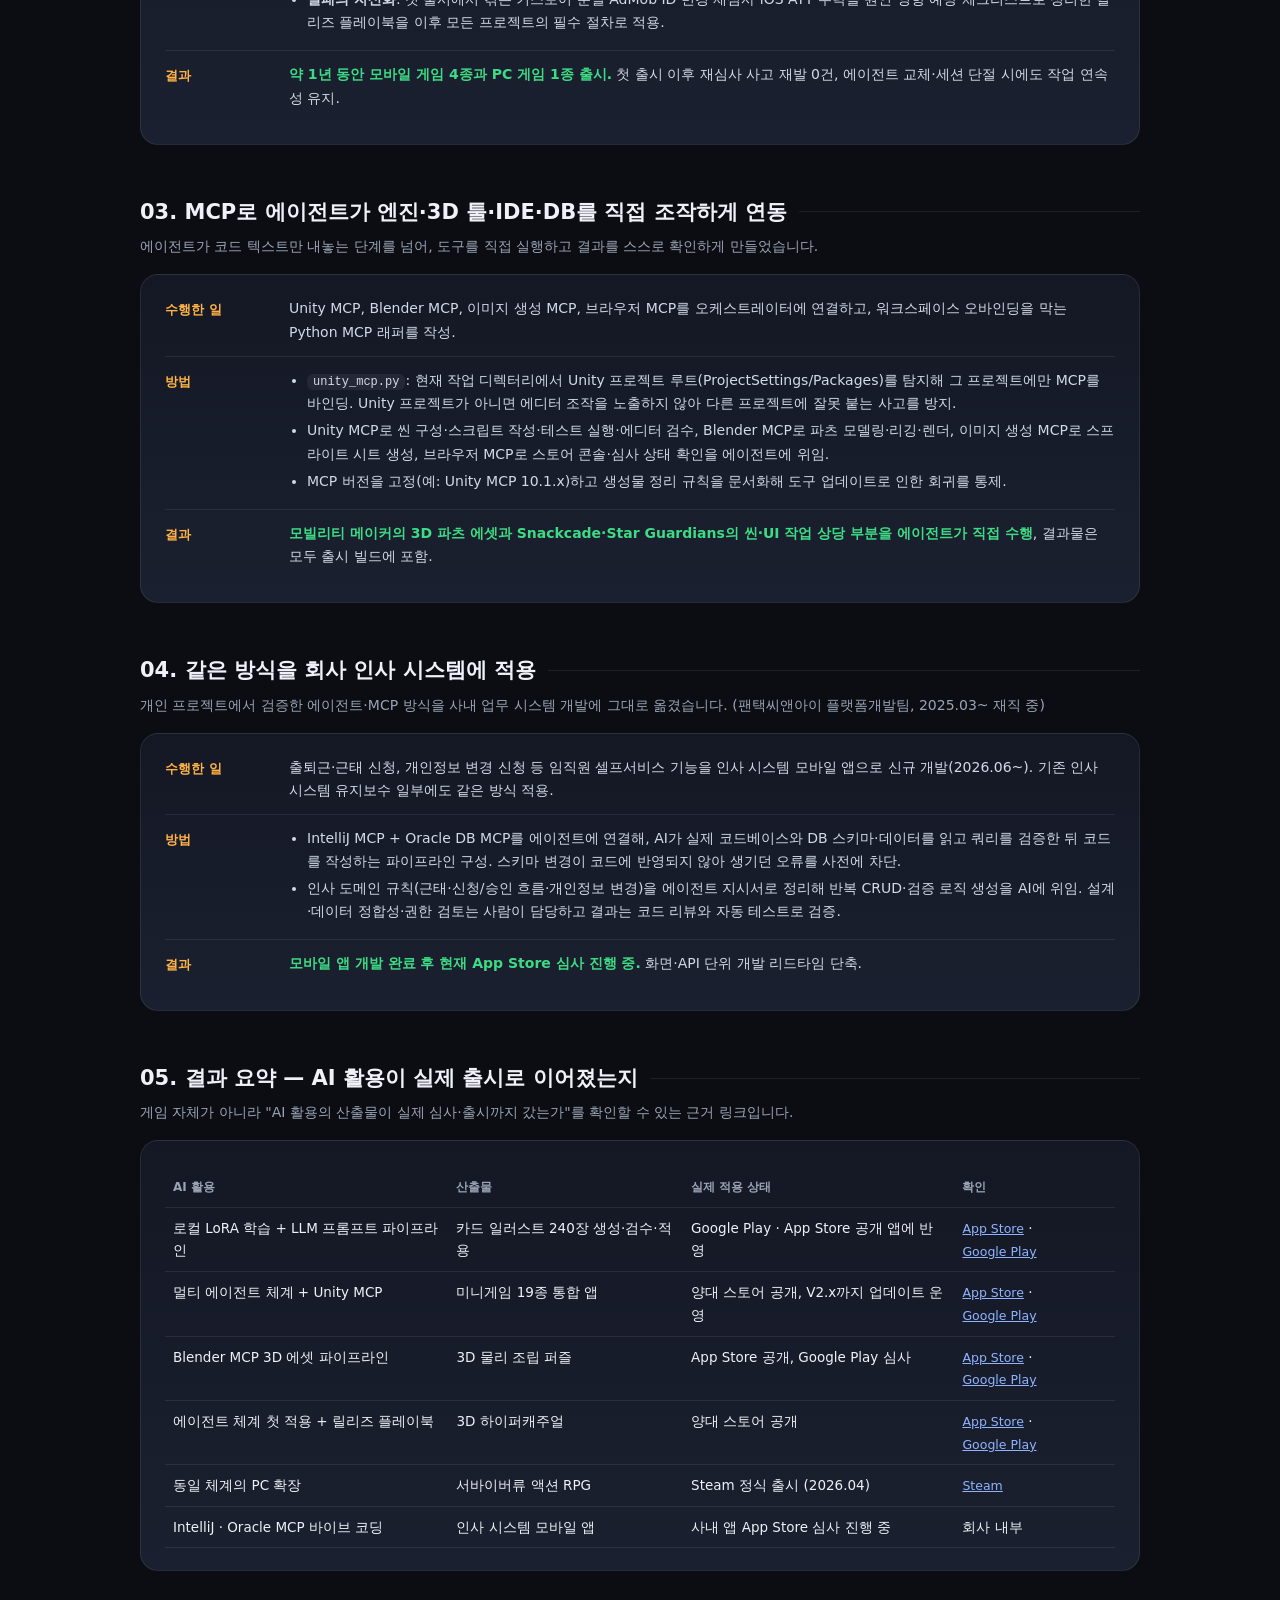
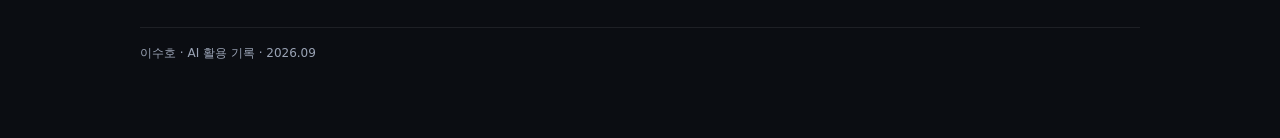
==== commit 1a1db347: "Rewrite portfolio as AI usage record, remove game imagery" ====
--- a/portfolio/index.html
+++ b/portfolio/index.html
@@ -3,175 +3,128 @@
 <head>
   <meta charset="UTF-8">
   <meta name="viewport" content="width=device-width, initial-scale=1.0">
-  <meta name="description" content="개인 게임 프로젝트 포트폴리오. AI 에이전트와 MCP로 만들어 출시한 모바일·PC 게임과 스토어 링크.">
-  <meta property="og:title" content="Portfolio | 이수호">
-  <meta property="og:description" content="AI 에이전트 + MCP 기반으로 출시한 게임 5종 — Android / iOS / Steam">
+  <meta name="description" content="이수호 포트폴리오 — AI 에이전트·MCP·생성 모델을 어떻게 활용했고, 어떤 결과물을 실제 출시·적용까지 끌고 갔는지 기록.">
+  <meta property="og:title" content="Portfolio | 이수호 — AI 활용 기록">
   <meta property="og:type" content="website">
-  <meta property="og:url" content="https://dodosoft.github.io/portfolio/">
-  <link rel="canonical" href="https://dodosoft.github.io/portfolio/">
-  <title>Portfolio | 이수호</title>
+  <title>Portfolio | 이수호 — AI 활용 기록</title>
   <style>
-    :root{--bg:#0b0d12;--panel:#141824;--panel2:#1b2030;--text:#eef1f7;--muted:#9aa3b5;--line:rgba(255,255,255,.08);--accent:#ff4d6d;--accent2:#ffb347;--play:#34a853;--apple:#e8e8ed;--steam:#66c0f4}
+    :root{--bg:#0b0d12;--panel:#141824;--panel2:#1b2030;--text:#eef1f7;--muted:#9aa3b5;--line:rgba(255,255,255,.08);--accent:#5b8cff;--accent2:#ffb347;--ok:#3ddc84}
     *{box-sizing:border-box}
-    html{scroll-behavior:smooth}
-    body{margin:0;background:radial-gradient(1200px 600px at 20% -10%,rgba(255,77,109,.18),transparent 60%),radial-gradient(900px 500px at 90% 10%,rgba(102,192,244,.14),transparent 60%),var(--bg);color:var(--text);font-family:"Pretendard","Apple SD Gothic Neo","Noto Sans KR","Malgun Gothic",system-ui,sans-serif;line-height:1.6;-webkit-font-smoothing:antialiased}
-    a{color:inherit}
-    .shell{max-width:1120px;margin:0 auto;padding:24px 20px 80px}
-    .nav{display:flex;justify-content:space-between;align-items:center;padding:8px 0 28px}
-    .brand{font-weight:900;letter-spacing:.18em;text-decoration:none;font-size:14px;color:var(--text)}
-    .nav a.small{color:var(--muted);text-decoration:none;font-size:13px;margin-left:16px}
-    .hero{padding:36px 0 26px}
+    body{margin:0;background:radial-gradient(1100px 600px at 15% -10%,rgba(91,140,255,.16),transparent 60%),var(--bg);color:var(--text);font-family:"Pretendard","Apple SD Gothic Neo","Noto Sans KR","Malgun Gothic",system-ui,sans-serif;line-height:1.65;-webkit-font-smoothing:antialiased}
+    a{color:#8fb4ff}
+    .shell{max-width:1040px;margin:0 auto;padding:24px 20px 80px}
+    .nav{display:flex;justify-content:space-between;align-items:center;padding:8px 0 24px;font-size:13px}
+    .brand{font-weight:900;letter-spacing:.18em}
+    .nav a{color:var(--muted);text-decoration:none;margin-left:14px}
     .eyebrow{color:var(--accent);font-size:12px;letter-spacing:.2em;font-weight:700;margin:0 0 10px}
-    h1{font-size:clamp(30px,5vw,52px);line-height:1.1;margin:0 0 14px;letter-spacing:-.02em}
-    h1 span{background:linear-gradient(90deg,var(--accent),var(--accent2));-webkit-background-clip:text;background-clip:text;color:transparent}
-    .lead{color:var(--muted);max-width:720px;margin:0 0 18px;font-size:16px}
-    .chips{display:flex;flex-wrap:wrap;gap:8px;margin:0 0 6px}
-    .chip{font-size:12px;padding:6px 11px;border:1px solid var(--line);border-radius:999px;background:rgba(255,255,255,.03);color:#cfd6e4}
-    .stats{display:grid;grid-template-columns:repeat(4,1fr);gap:12px;margin:26px 0 8px}
-    .stat{background:var(--panel);border:1px solid var(--line);border-radius:14px;padding:14px 16px}
-    .stat b{display:block;font-size:24px;letter-spacing:-.02em}
-    .stat span{color:var(--muted);font-size:12px}
-    h2{font-size:22px;margin:54px 0 18px;display:flex;align-items:center;gap:12px}
+    h1{font-size:clamp(26px,4.2vw,42px);line-height:1.15;margin:0 0 14px;letter-spacing:-.02em}
+    .lead{color:var(--muted);max-width:760px;margin:0 0 20px;font-size:15.5px}
+    .summary{display:grid;grid-template-columns:repeat(4,1fr);gap:12px;margin:8px 0 10px}
+    .sum{background:var(--panel);border:1px solid var(--line);border-radius:14px;padding:14px 16px;font-size:13px}
+    .sum b{display:block;font-size:14px;color:#cfe0ff;margin-bottom:4px}
+    .sum span{color:var(--muted)}
+    h2{font-size:21px;margin:50px 0 6px;display:flex;align-items:center;gap:12px}
     h2::after{content:"";flex:1;height:1px;background:var(--line)}
-    .game{display:grid;grid-template-columns:minmax(0,1.05fr) minmax(0,1fr);gap:26px;background:linear-gradient(180deg,var(--panel),var(--panel2));border:1px solid var(--line);border-radius:22px;padding:24px;margin-bottom:22px;box-shadow:0 20px 60px rgba(0,0,0,.35)}
-    .game.alt{grid-template-columns:minmax(0,1fr) minmax(0,1.05fr)}
-    .game.alt .info{order:2}
-    .info{display:flex;flex-direction:column;justify-content:center}
-    .head{display:flex;gap:16px;align-items:center;margin-bottom:12px}
-    .head img{width:76px;height:76px;border-radius:18px;box-shadow:0 8px 24px rgba(0,0,0,.45);flex:none}
-    .head h3{margin:0;font-size:24px;letter-spacing:-.01em}
-    .head .sub{color:var(--muted);font-size:13px;margin-top:2px}
-    .desc{color:#d3d9e6;font-size:14.5px;margin:0 0 14px}
-    .tags{display:flex;flex-wrap:wrap;gap:6px;margin-bottom:16px}
-    .tags span{font-size:11.5px;color:var(--muted);border:1px solid var(--line);border-radius:8px;padding:3px 8px}
-    .stores{display:flex;flex-wrap:wrap;gap:10px}
-    .btn{display:inline-flex;align-items:center;gap:8px;text-decoration:none;font-weight:700;font-size:13.5px;padding:11px 16px;border-radius:12px;border:1px solid var(--line);background:rgba(255,255,255,.04);transition:transform .15s,background .15s}
-    .btn:hover{transform:translateY(-2px);background:rgba(255,255,255,.09)}
-    .btn.play{border-color:rgba(52,168,83,.5)}.btn.play i{background:var(--play)}
-    .btn.apple{border-color:rgba(232,232,237,.35)}.btn.apple i{background:var(--apple)}
-    .btn.steam{border-color:rgba(102,192,244,.5)}.btn.steam i{background:var(--steam)}
-    .btn i{width:9px;height:9px;border-radius:50%;display:inline-block}
-    .shots{display:grid;grid-template-columns:repeat(3,1fr);gap:10px;align-content:center}
-    .shots img{width:100%;aspect-ratio:9/16;object-fit:cover;border-radius:14px;border:1px solid var(--line);background:#000;box-shadow:0 12px 30px rgba(0,0,0,.4)}
-    .shots.wide{grid-template-columns:1fr 1fr}
-    .shots.wide img{aspect-ratio:16/9}
-    .shots.wide img.header{grid-column:1/-1;aspect-ratio:460/215}
-    .pipe{display:grid;grid-template-columns:repeat(2,1fr);gap:14px}.pipe .box:last-child:nth-child(odd){grid-column:1/-1}
-    .box{background:var(--panel);border:1px solid var(--line);border-radius:16px;padding:18px}
-    .box b{display:block;color:var(--accent2);margin-bottom:6px;font-size:14px}
-    .box p{margin:0;color:#cfd6e4;font-size:13.5px}
-    .foot{margin-top:60px;color:var(--muted);font-size:12px;border-top:1px solid var(--line);padding-top:18px;display:flex;justify-content:space-between;flex-wrap:wrap;gap:8px}
-    .foot a{color:var(--muted)}
-    @media (max-width:820px){
-      .game,.game.alt{grid-template-columns:1fr}
-      .game.alt .info{order:0}
-      .stats{grid-template-columns:repeat(2,1fr)}
-      .pipe{grid-template-columns:1fr}
-      .shots{grid-template-columns:repeat(3,1fr)}
-    }
+    .sub{color:var(--muted);font-size:14px;margin:0 0 16px}
+    .card{background:linear-gradient(180deg,var(--panel),var(--panel2));border:1px solid var(--line);border-radius:18px;padding:22px 24px;margin-bottom:16px}
+    .row{display:grid;grid-template-columns:110px 1fr;gap:14px;padding:12px 0;border-top:1px solid var(--line)}
+    .row:first-child{border-top:0;padding-top:0}
+    .row .k{color:var(--accent2);font-weight:700;font-size:13px;padding-top:2px}
+    .row .v{font-size:14px;color:#d3d9e6}
+    .row .v ul{margin:0;padding-left:18px}
+    .row .v li{margin-bottom:4px}
+    .result{color:var(--ok);font-weight:700}
+    code{font-family:ui-monospace,SFMono-Regular,Menlo,monospace;font-size:12px;background:rgba(255,255,255,.06);padding:1px 6px;border-radius:6px}
+    table{width:100%;border-collapse:collapse;font-size:13.5px;margin-top:6px}
+    th,td{border-bottom:1px solid var(--line);padding:9px 8px;text-align:left;vertical-align:top}
+    th{color:var(--muted);font-weight:600;font-size:12px}
+    td a{font-size:12.5px;white-space:nowrap}
+    .foot{margin-top:56px;color:var(--muted);font-size:12px;border-top:1px solid var(--line);padding-top:16px}
+    @media (max-width:820px){.summary{grid-template-columns:1fr 1fr}.row{grid-template-columns:1fr}}
   </style>
 </head>
 <body>
 <main class="shell">
-  <nav class="nav" aria-label="주요 링크">
-    <span class="brand">PORTFOLIO</span>
-    <div><a class="small" href="#games">Games</a><a class="small" href="#pipeline">AI Pipeline</a></div>
-  </nav>
+  <nav class="nav"><span class="brand">PORTFOLIO · 이수호</span><div><a href="#a1">모델 학습·생성</a><a href="#a2">에이전트 체계</a><a href="#a3">MCP 연동</a><a href="#a4">회사 적용</a><a href="#a5">결과 요약</a></div></nav>
 
-  <header class="hero">
-    <p class="eyebrow">PERSONAL GAME PROJECTS · BUILT WITH AI AGENTS + MCP</p>
-    <h1>AI 에이전트와 함께 만든<br><span>개인 게임 프로젝트</span></h1>
-    <p class="lead">기획·개발·아트·출시·운영을 혼자 맡되, Claude Code·Codex 에이전트를 팀원으로 두고 Unity MCP·Blender MCP·이미지 생성 MCP를 직접 조작하게 하여 만든 게임들입니다. 모두 실제 스토어에 출시했습니다.</p>
-    <div class="chips">
-      <span class="chip">Unity 6 · URP</span><span class="chip">Claude Code · Codex</span><span class="chip">Unity MCP · Blender MCP</span><span class="chip">자체 LLM·이미지 모델 로컬 학습</span><span class="chip">Firebase · AdMob</span><span class="chip">Android · iOS · Steam</span>
-    </div>
-    <div class="stats">
-      <div class="stat"><b>5</b><span>출시 게임 (모바일 4 · PC 1)</span></div>
-      <div class="stat"><b>3</b><span>스토어 (Google Play · App Store · Steam)</span></div>
-      <div class="stat"><b>19</b><span>Snackcade 내장 미니게임</span></div>
-      <div class="stat"><b>1</b><span>개발자 (AI 에이전트 팀과 함께)</span></div>
+  <header>
+    <p class="eyebrow">AI 활용 기록 · 수행 → 방법 → 실제 출시/적용</p>
+    <h1>AI를 어떻게 일하게 만들었고,<br>그 결과물이 실제로 어디까지 갔는가</h1>
+    <p class="lead">15년차 백엔드 개발자가 최근 2년간 LLM 에이전트, MCP 도구, 로컬에서 학습한 이미지 생성 모델을 실무 파이프라인으로 만든 기록입니다. 각 항목은 <b>무엇을 수행했는지 · 어떤 방식으로 결과를 만들었는지 · 실제로 출시(또는 적용)됐는지</b> 순서로 적었습니다. 모든 결과물은 스토어 심사를 통과해 공개되었거나 현재 심사 중입니다.</p>
+    <div class="summary">
+      <div class="sum"><b>이미지 생성 모델 학습</b><span>로컬 GPU에서 LoRA 25개 학습, LLM 프롬프트 파이프라인으로 240장 생성·검수·적용 → 앱스토어 출시</span></div>
+      <div class="sum"><b>멀티 에이전트 체계</b><span>역할·모델·권한을 Python으로 정의한 오케스트레이션으로 1인 개발 → 게임 5종 출시</span></div>
+      <div class="sum"><b>MCP 도구 연동</b><span>Unity·Blender·이미지 생성·브라우저 MCP + Python 바인딩 래퍼 → 에이전트가 엔진·3D 툴 직접 조작</span></div>
+      <div class="sum"><b>회사 시스템 적용</b><span>IntelliJ·Oracle MCP로 인사 시스템 모바일 앱 개발 → App Store 심사 진행 중</span></div>
     </div>
   </header>
 
-  <h2 id="games">출시 게임</h2>
-
-  <article class="game">
-    <div class="info">
-      <div class="head"><img src="assets/icon-snackcade.png" alt="Snackcade 아이콘"><div><h3>Snackcade</h3><div class="sub">미니게임 통합 아케이드 · Android / iOS</div></div></div>
-      <p class="desc">블록 스태킹, 매치3, 물리 머지, 버블슈터, 리듬게임, 지뢰찾기 등 서로 다른 장르 19개를 하나의 허브 앱으로 통합. Firebase 리더보드·친구 추천·크로스 프로모션 배너, 5개 언어를 지원합니다.</p>
-      <div class="tags"><span>19 mini-games</span><span>Firebase</span><span>5 languages</span><span>AdMob · UMP</span></div>
-      <div class="stores">
-        <a class="btn play" href="https://play.google.com/store/apps/details?id=com.dodosoft.arcade" target="_blank" rel="noopener"><i></i>Google Play</a>
-        <a class="btn apple" href="https://apps.apple.com/app/id6767800596" target="_blank" rel="noopener"><i></i>App Store</a>
-      </div>
-    </div>
-    <div class="shots"><img src="assets/snackcade-1.jpg" alt="Snackcade 스크린샷 1"><img src="assets/snackcade-2.jpg" alt="Snackcade 스크린샷 2"><img src="assets/snackcade-3.jpg" alt="Snackcade 스크린샷 3"></div>
-  </article>
-
-  <article class="game alt">
-    <div class="info">
-      <div class="head"><img src="assets/icon-starguardians.png" alt="Star Guardians 아이콘"><div><h3>Star Guardians</h3><div class="sub">카드 수집형 3×3 전략 TCG · Android / iOS</div></div></div>
-      <p class="desc">가디언을 수집해 3×3 그리드에 배치하고 액션 카드 손패로 싸우는 턴제 전략 게임. 카드 일러스트와 연출 영상을 AI 생성 파이프라인으로 제작하고, PvE·PvP·경매 시스템을 운영합니다.</p>
-      <div class="tags"><span>Turn-based TCG</span><span>Gacha · Collection</span><span>PvP · Auction</span><span>Git LFS art pipeline</span></div>
-      <div class="stores">
-        <a class="btn play" href="https://play.google.com/store/apps/details?id=com.dodosoft.starguardians" target="_blank" rel="noopener"><i></i>Google Play</a>
-        <a class="btn apple" href="https://apps.apple.com/app/id6787991405" target="_blank" rel="noopener"><i></i>App Store</a>
-      </div>
-    </div>
-    <div class="shots"><img src="assets/starguardians-1.jpg" alt="Star Guardians 스크린샷 1"><img src="assets/starguardians-2.jpg" alt="Star Guardians 스크린샷 2"><img src="assets/starguardians-3.jpg" alt="Star Guardians 스크린샷 3"></div>
-  </article>
-
-  <article class="game">
-    <div class="info">
-      <div class="head"><img src="assets/icon-mobility.png" alt="모빌리티 메이커 아이콘"><div><h3>모빌리티 메이커</h3><div class="sub">3D 물리 조립 퍼즐 · Android / iOS</div></div></div>
-      <p class="desc">블록·바퀴·프로펠러를 스냅으로 조립해 직접 만든 탈것으로 계곡을 건너는 물리 퍼즐. Blender MCP로 파츠 모델링·리깅을 에이전트에게 위임해 3D 에셋 파이프라인을 만들었습니다.</p>
-      <div class="tags"><span>Physics puzzle</span><span>Unity 6 URP</span><span>Blender MCP assets</span><span>5 languages</span></div>
-      <div class="stores">
-        <a class="btn play" href="https://play.google.com/store/apps/details?id=com.dodosoft.mobility" target="_blank" rel="noopener"><i></i>Google Play</a>
-        <a class="btn apple" href="https://apps.apple.com/kr/app/id6810306815" target="_blank" rel="noopener"><i></i>App Store</a>
-      </div>
-    </div>
-    <div class="shots"><img src="assets/mobility-1.jpg" alt="모빌리티 메이커 스크린샷 1"><img src="assets/mobility-2.jpg" alt="모빌리티 메이커 스크린샷 2"><img src="assets/mobility-3.jpg" alt="모빌리티 메이커 스크린샷 3"></div>
-  </article>
-
-  <article class="game alt">
-    <div class="info">
-      <div class="head"><img src="assets/icon-neondrop.png" alt="Neon Drop Arcade 아이콘"><div><h3>Neon Drop Arcade</h3><div class="sub">3D 하이퍼캐주얼 낙하 회피 · Android / iOS</div></div></div>
-      <p class="desc">끝없이 낙하하는 공을 드래그로 조종해 네온 링을 통과하는 게임. 첫 출시작으로, 이 프로젝트에서 겪은 출시 문제를 원인·영향·예방 체크리스트로 정리한 릴리즈 플레이북이 이후 모든 프로젝트의 기준이 되었습니다.</p>
-      <div class="tags"><span>Hyper-casual</span><span>3D · URP</span><span>Release playbook</span></div>
-      <div class="stores">
-        <a class="btn play" href="https://play.google.com/store/apps/details?id=com.dodosoft.neondroparcade" target="_blank" rel="noopener"><i></i>Google Play</a>
-        <a class="btn apple" href="https://apps.apple.com/app/id6762610061" target="_blank" rel="noopener"><i></i>App Store</a>
-      </div>
-    </div>
-    <div class="shots"><img src="assets/neondrop-1.jpg" alt="Neon Drop Arcade 스크린샷 1"><img src="assets/neondrop-2.jpg" alt="Neon Drop Arcade 스크린샷 2"><img src="assets/neondrop-3.jpg" alt="Neon Drop Arcade 스크린샷 3"></div>
-  </article>
-
-  <article class="game">
-    <div class="info">
-      <div class="head"><img src="assets/infinitenight-header.jpg" alt="Infinite Night" style="width:120px;height:56px;border-radius:10px;object-fit:cover"><div><h3>Infinite Night</h3><div class="sub">다크 판타지 서바이버류 액션 RPG · PC (Steam) · 2026.04 출시</div></div></div>
-      <p class="desc">끝나지 않는 밤에서 살아남는 서바이버류 액션 RPG. 영웅을 고르고 무기를 모아 봉인석을 파괴해 어둠을 걷어내고, 탄막 보스전에 맞섭니다. 모바일에서 쌓은 AI 에이전트 파이프라인을 PC/Steam 출시까지 확장한 프로젝트입니다.</p>
-      <div class="tags"><span>Action Roguelike</span><span>Bullet Hell</span><span>Hack and Slash</span><span>Steam</span></div>
-      <div class="stores">
-        <a class="btn steam" href="https://store.steampowered.com/app/4545400/Infinite_Night/" target="_blank" rel="noopener"><i></i>Steam</a>
-      </div>
-    </div>
-    <div class="shots wide"><img class="header" src="assets/infinitenight-header.jpg" alt="Infinite Night 헤더"><img src="assets/infinitenight-1.jpg" alt="Infinite Night 스크린샷 1"><img src="assets/infinitenight-2.jpg" alt="Infinite Night 스크린샷 2"></div>
-  </article>
-
-  <h2 id="pipeline">어떻게 만들었나 — AI 에이전트 · MCP 파이프라인</h2>
-  <div class="pipe">
-    <div class="box"><b>멀티 에이전트 오케스트레이션</b><p>Codex를 오케스트레이터로, Claude 계열을 아키텍트·코더·리뷰어·단순작업 전문 에이전트로 분리. 난이도에 따라 모델 등급을 라우팅하고 입력(GOAL/CONTEXT/FILES/CONSTRAINTS/ACCEPTANCE)·출력(STATUS/FINDINGS/CHANGED/ERRORS/NEXT)을 표준화했습니다.</p></div>
-    <div class="box"><b>MCP Tool 연동</b><p>Unity MCP(씬·스크립트·테스트 실행), Blender MCP(모델링·리깅·렌더), 이미지/스프라이트 생성 MCP, 브라우저 MCP(스토어 콘솔 확인). 에이전트가 도구를 직접 호출하고 결과를 검증합니다.</p></div>
-    <div class="box"><b>안전장치 · 운영 규칙</b><p>파괴적 Git/자산 삭제 금지, 변경 불가 식별자 목록(패키지명·Firebase·AdMob), 파일당 단일 소유자, 고비용 검증(스크린샷)의 사용 기준을 AGENTS.md/CLAUDE.md로 명문화. "AI가 해도 되는 일"과 "사람이 검수할 일"을 문서로 구분했습니다.</p></div>
-    <div class="box"><b>자체 모델 로컬 학습 · 이미지 생성</b><p>자체 LLM·이미지 생성 모델을 로컬 PC에서 직접 학습시켜 게임 내 이미지(캐릭터·아이템·배경)를 생성했습니다. 외부 API에 의존하지 않고 게임 아트 스타일에 맞춘 학습→추론→검수 파이프라인을 로컬 환경에서 운영합니다.</p></div>
-    <div class="box"><b>검수 게이트 · 인계</b><p>생성 단계(이미지→애니메이션→스프라이트)마다 사람 승인 게이트를 두고, 세션 인계 문서로 상태·검증 근거·다음 작업을 보존해 에이전트가 바뀌어도 작업이 끊기지 않게 운영했습니다.</p></div>
+  <h2 id="a1">01. 이미지 생성 모델을 직접 학습시켜 게임 리소스를 생산</h2>
+  <p class="sub">외부 이미지 API에 의존하지 않고, 로컬 GPU에서 학습한 모델과 LLM이 설계한 프롬프트로 카드 일러스트를 대량 생산해 실제 출시 앱에 적용했습니다.</p>
+  <div class="card">
+    <div class="row"><div class="k">수행한 일</div><div class="v">캐릭터 24명의 카드 일러스트 240장(캐릭터 × 슬롯 10개)을 캐릭터 정체성을 유지한 채 장소·의상·포즈가 모두 다르게 생성하고, 검수를 거쳐 게임 리소스로 교체.</div></div>
+    <div class="row"><div class="k">방법</div><div class="v"><ul>
+      <li><b>학습</b>: 로컬 PC(RTX 4080)에 ComfyUI + SDXL 계열 체크포인트 환경 구축. 승인된 원화만으로 캐릭터별 정체성 LoRA 24개와 공통 스타일 LoRA를 학습. 정체성 캡션(머리·눈·장신구)과 스타일 캡션(선화·채색·배경)을 분리하고, 프레임·UI 단어를 캡션에서 제외해 생성물에 프레임이 섞이는 문제를 원천 차단.</li>
+      <li><b>프롬프트 설계</b>: LLM이 슬롯별 장소·의상·포즈 변형 규칙을 설계하고, Python(<code>build_prompts.py</code>)이 캐릭터 간 겹치지 않도록 240개 프롬프트를 JSON으로 생성.</li>
+      <li><b>생성</b>: Python(<code>gen_all.py</code>, <code>regenerate_local_v2.py</code>)이 ComfyUI HTTP API에 체크포인트 + 정체성 LoRA + 얼굴 refiner LoRA + IP-Adapter(원화 정체성 참조) 그래프를 캐릭터별 강도로 일괄 큐잉.</li>
+      <li><b>자동 검수</b>: <code>audit_final.py</code>가 규격, SHA-256 바이트 중복, dHash 유사 구도, Laplacian 선명도를 검사하고 검수 시트를 생성. 불량·장면 불일치 38장은 GPT 이미지 모델로 재생성하는 하이브리드 운영.</li>
+      <li><b>적용·검증</b>: <code>apply_final.py</code>가 24×10 슬롯 manifest를 검증한 뒤 Unity 리소스 경로와 GUID를 보존해 교체. 임포트 240장 PASS, Console 에러 0. 학습에 쓰지 않은 프롬프트 20개로 시드 고정 A/B 블라인드 비교를 통과할 때만 운영 LoRA를 교체하는 게이트 운영.</li>
+    </ul></div></div>
+    <div class="row"><div class="k">결과</div><div class="v"><span class="result">실제 출시 앱에 적용 완료.</span> Star Guardians (Google Play · App Store 공개) 카드 일러스트 240장 전면 교체, 학습 데이터·파라미터·체크포인트/LoRA 해시·검증 시트를 보관해 재현 가능한 상태로 유지. Python 스크립트 약 1,600줄.</div></div>
   </div>
 
-  <footer class="foot">
-    <span>Personal game projects by 이수호</span>
-    <span></span>
-  </footer>
+  <h2 id="a2">02. 역할별 에이전트를 정의한 오케스트레이션 체계로 1인 개발</h2>
+  <p class="sub">"AI에게 무엇을 맡기고 무엇은 사람이 검수하는가"를 코드와 문서로 강제해, 혼자서도 여러 프로젝트를 병행 출시할 수 있는 구조를 만들었습니다.</p>
+  <div class="card">
+    <div class="row"><div class="k">수행한 일</div><div class="v">프로젝트에 종속되지 않는 전역 오케스트레이션 구성을 Python으로 구축하고, 기획·코딩·리뷰·테스트·3D·에디터 조작을 역할별 에이전트에 분배해 게임 5종을 기획부터 스토어 출시까지 1인으로 완료.</div></div>
+    <div class="row"><div class="k">방법</div><div class="v"><ul>
+      <li><b>역할 정의</b>: <code>roles.json</code>에 explorer · log-triage · tester(저비용/low, read-only) · code-worker · unity-worker · blender-worker(중간/medium, workspace-write) · reviewer(상위/high, read-only) · Claude 계열 reviewer/architect(도구 없는 텍스트 검토)를 모델 등급·reasoning effort·샌드박스 권한별로 정의.</li>
+      <li><b>호출 규격</b>: <code>ask_claude.py</code>가 GOAL/CONTEXT/FILES/CONSTRAINTS/ACCEPTANCE 패킷의 필수 항목을 검증하고 64KB를 넘으면 거부, 티어(cheap/normal/strong/architect)별로 모델 라우팅, 호출 증적을 JSONL로 기록. 출력은 STATUS/FINDINGS/CHANGED/ERRORS/NEXT로 통일.</li>
+      <li><b>안전 규칙</b>: AGENTS.md / CLAUDE.md에 파괴적 Git·자산 삭제 금지, 변경 불가 식별자(패키지명·Firebase·AdMob) 목록, 파일당 단일 소유자, 스크린샷 같은 고비용 검증의 사용 기준을 명문화. 워커·검증·복구 스크립트(<code>codex_worker.py</code>, <code>validate.py</code>, <code>restore.py</code>)로 실패 시 되돌릴 수 있게 구성.</li>
+      <li><b>검수 게이트</b>: 생성 단계(이미지→애니메이션→스프라이트)마다 사람 승인, 게임별 검수 정책(전수 검사 대상과 대표 케이스만 볼 대상 구분), 세션 인계 문서로 상태·근거·다음 작업 보존.</li>
+      <li><b>실패의 자산화</b>: 첫 출시에서 겪은 키스토어 분실·AdMob ID 변경 재심사·iOS ATT 누락을 원인·영향·예방 체크리스트로 정리한 릴리즈 플레이북을 이후 모든 프로젝트의 필수 절차로 적용.</li>
+    </ul></div></div>
+    <div class="row"><div class="k">결과</div><div class="v"><span class="result">약 1년 동안 모바일 게임 4종과 PC 게임 1종 출시.</span> 첫 출시 이후 재심사 사고 재발 0건, 에이전트 교체·세션 단절 시에도 작업 연속성 유지.</div></div>
+  </div>
+
+  <h2 id="a3">03. MCP로 에이전트가 엔진·3D 툴·IDE·DB를 직접 조작하게 연동</h2>
+  <p class="sub">에이전트가 코드 텍스트만 내놓는 단계를 넘어, 도구를 직접 실행하고 결과를 스스로 확인하게 만들었습니다.</p>
+  <div class="card">
+    <div class="row"><div class="k">수행한 일</div><div class="v">Unity MCP, Blender MCP, 이미지 생성 MCP, 브라우저 MCP를 오케스트레이터에 연결하고, 워크스페이스 오바인딩을 막는 Python MCP 래퍼를 작성.</div></div>
+    <div class="row"><div class="k">방법</div><div class="v"><ul>
+      <li><code>unity_mcp.py</code>: 현재 작업 디렉터리에서 Unity 프로젝트 루트(ProjectSettings/Packages)를 탐지해 그 프로젝트에만 MCP를 바인딩. Unity 프로젝트가 아니면 에디터 조작을 노출하지 않아 다른 프로젝트에 잘못 붙는 사고를 방지.</li>
+      <li>Unity MCP로 씬 구성·스크립트 작성·테스트 실행·에디터 검수, Blender MCP로 파츠 모델링·리깅·렌더, 이미지 생성 MCP로 스프라이트 시트 생성, 브라우저 MCP로 스토어 콘솔·심사 상태 확인을 에이전트에 위임.</li>
+      <li>MCP 버전을 고정(예: Unity MCP 10.1.x)하고 생성물 정리 규칙을 문서화해 도구 업데이트로 인한 회귀를 통제.</li>
+    </ul></div></div>
+    <div class="row"><div class="k">결과</div><div class="v"><span class="result">모빌리티 메이커의 3D 파츠 에셋과 Snackcade·Star Guardians의 씬·UI 작업 상당 부분을 에이전트가 직접 수행</span>, 결과물은 모두 출시 빌드에 포함.</div></div>
+  </div>
+
+  <h2 id="a4">04. 같은 방식을 회사 인사 시스템에 적용</h2>
+  <p class="sub">개인 프로젝트에서 검증한 에이전트·MCP 방식을 사내 업무 시스템 개발에 그대로 옮겼습니다. (팬택씨앤아이 플랫폼개발팀, 2025.03~ 재직 중)</p>
+  <div class="card">
+    <div class="row"><div class="k">수행한 일</div><div class="v">출퇴근·근태 신청, 개인정보 변경 신청 등 임직원 셀프서비스 기능을 인사 시스템 모바일 앱으로 신규 개발(2026.06~). 기존 인사 시스템 유지보수 일부에도 같은 방식 적용.</div></div>
+    <div class="row"><div class="k">방법</div><div class="v"><ul>
+      <li>IntelliJ MCP + Oracle DB MCP를 에이전트에 연결해, AI가 실제 코드베이스와 DB 스키마·데이터를 읽고 쿼리를 검증한 뒤 코드를 작성하는 파이프라인 구성. 스키마 변경이 코드에 반영되지 않아 생기던 오류를 사전에 차단.</li>
+      <li>인사 도메인 규칙(근태·신청/승인 흐름·개인정보 변경)을 에이전트 지시서로 정리해 반복 CRUD·검증 로직 생성을 AI에 위임. 설계·데이터 정합성·권한 검토는 사람이 담당하고 결과는 코드 리뷰와 자동 테스트로 검증.</li>
+    </ul></div></div>
+    <div class="row"><div class="k">결과</div><div class="v"><span class="result">모바일 앱 개발 완료 후 현재 App Store 심사 진행 중.</span> 화면·API 단위 개발 리드타임 단축.</div></div>
+  </div>
+
+  <h2 id="a5">05. 결과 요약 — AI 활용이 실제 출시로 이어졌는지</h2>
+  <p class="sub">게임 자체가 아니라 "AI 활용의 산출물이 실제 심사·출시까지 갔는가"를 확인할 수 있는 근거 링크입니다.</p>
+  <div class="card">
+    <table>
+      <tr><th>AI 활용</th><th>산출물</th><th>실제 적용 상태</th><th>확인</th></tr>
+      <tr><td>로컬 LoRA 학습 + LLM 프롬프트 파이프라인</td><td>카드 일러스트 240장 생성·검수·적용</td><td>Google Play · App Store 공개 앱에 반영</td><td><a href="https://apps.apple.com/app/id6787991405" target="_blank" rel="noopener">App Store</a> · <a href="https://play.google.com/store/apps/details?id=com.dodosoft.starguardians" target="_blank" rel="noopener">Google Play</a></td></tr>
+      <tr><td>멀티 에이전트 체계 + Unity MCP</td><td>미니게임 19종 통합 앱</td><td>양대 스토어 공개, V2.x까지 업데이트 운영</td><td><a href="https://apps.apple.com/app/id6767800596" target="_blank" rel="noopener">App Store</a> · <a href="https://play.google.com/store/apps/details?id=com.dodosoft.arcade" target="_blank" rel="noopener">Google Play</a></td></tr>
+      <tr><td>Blender MCP 3D 에셋 파이프라인</td><td>3D 물리 조립 퍼즐</td><td>App Store 공개, Google Play 심사</td><td><a href="https://apps.apple.com/kr/app/id6810306815" target="_blank" rel="noopener">App Store</a> · <a href="https://play.google.com/store/apps/details?id=com.dodosoft.mobility" target="_blank" rel="noopener">Google Play</a></td></tr>
+      <tr><td>에이전트 체계 첫 적용 + 릴리즈 플레이북</td><td>3D 하이퍼캐주얼</td><td>양대 스토어 공개</td><td><a href="https://apps.apple.com/app/id6762610061" target="_blank" rel="noopener">App Store</a> · <a href="https://play.google.com/store/apps/details?id=com.dodosoft.neondroparcade" target="_blank" rel="noopener">Google Play</a></td></tr>
+      <tr><td>동일 체계의 PC 확장</td><td>서바이버류 액션 RPG</td><td>Steam 정식 출시 (2026.04)</td><td><a href="https://store.steampowered.com/app/4545400/Infinite_Night/" target="_blank" rel="noopener">Steam</a></td></tr>
+      <tr><td>IntelliJ · Oracle MCP 바이브 코딩</td><td>인사 시스템 모바일 앱</td><td>사내 앱 App Store 심사 진행 중</td><td>회사 내부</td></tr>
+    </table>
+  </div>
+
+  <footer class="foot">이수호 · AI 활용 기록 · 2026.09</footer>
 </main>
 </body>
 </html>
